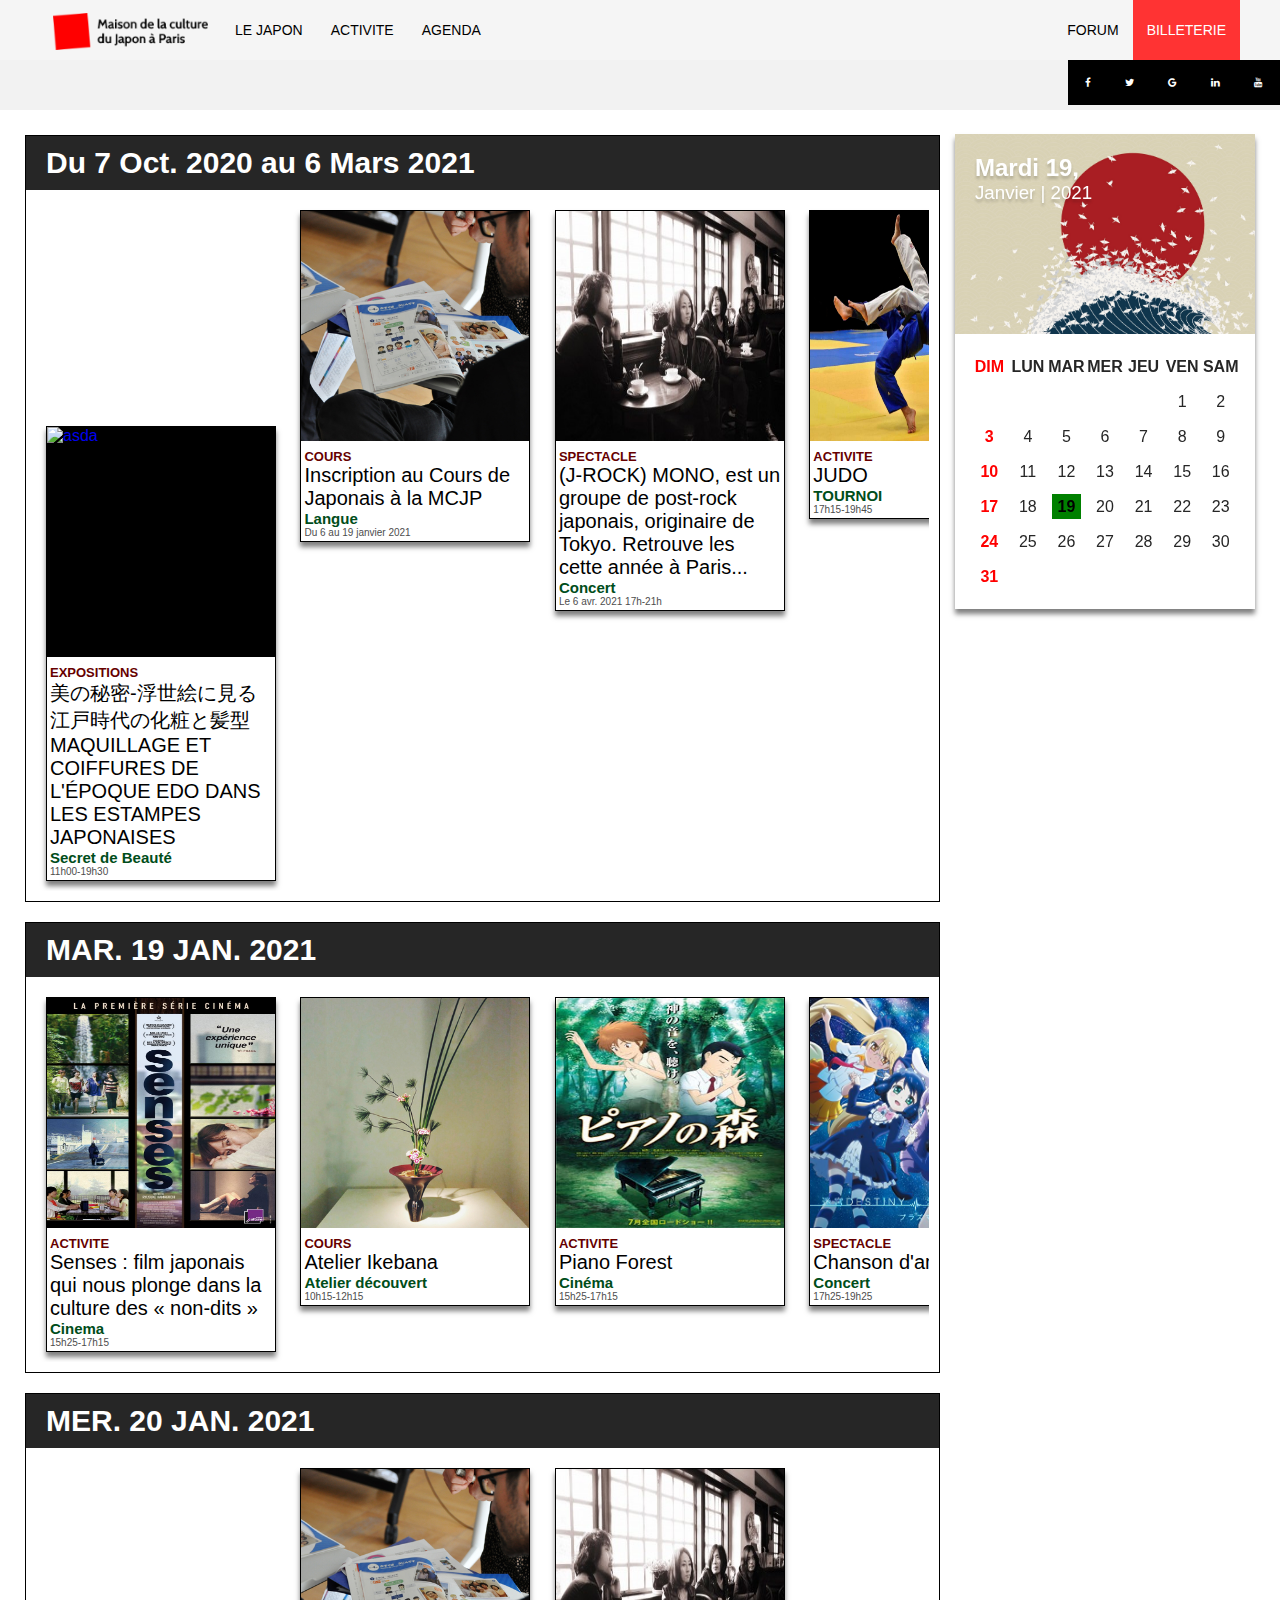
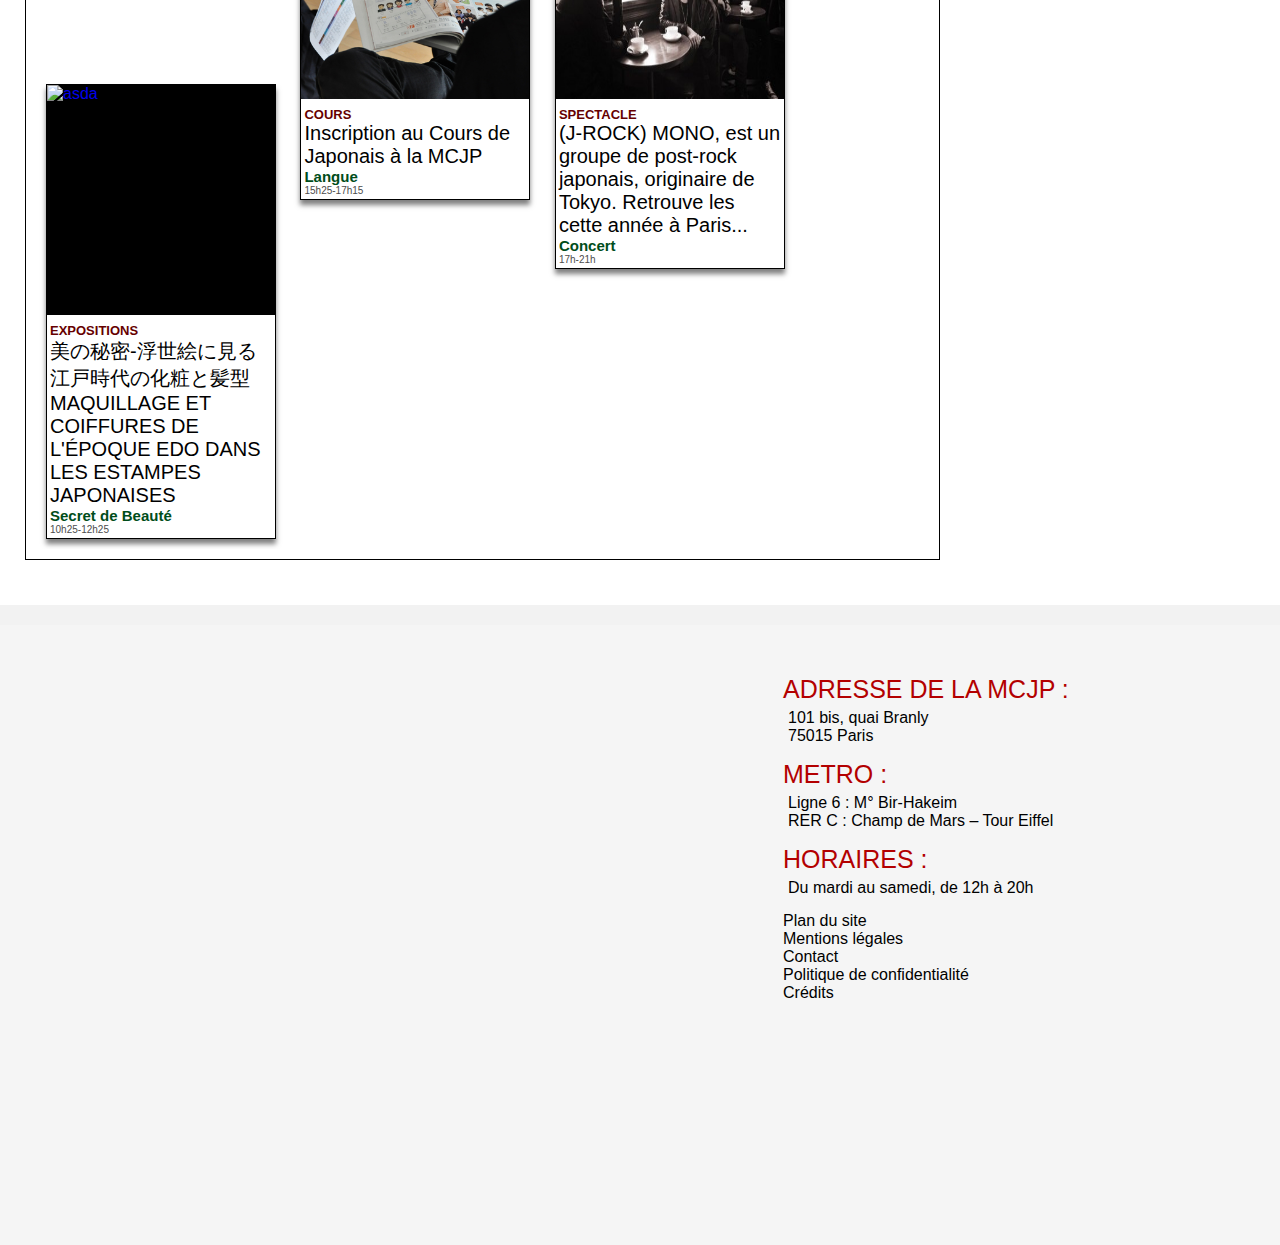
==== Agenda/Agenda.html @ ff246b22 "Add files via upload" ====
<!DOCTYPE html>
<html>
  <head>
    <meta name="viewport" content="width=device-width, initial-scale=1">
    <meta charset="utf-8"/>
    <title>Agenda - Maison de la Culture du Japon à Paris </title>
	<link rel="icon" type="image/x-icon" href="../icon/favicon2.png" />
	<link rel="stylesheet" type="text/css" href="../menu.css">
	<link rel="stylesheet" type="text/css" href="../social_icon.css">
  <link rel="stylesheet" type="text/css" href="Agenda.css">
  <link rel="stylesheet" href="https://cdnjs.cloudflare.com/ajax/libs/font-awesome/4.7.0/css/font-awesome.min.css">
  </head>
  <body>
	<nav>
		<div class="nav-bar">
		<a href="../index.html"><img src="../icon/favicon.png" alt="logo"></a>
		<ul>
			<li><a href="#">LE JAPON</a>
				<ul>
					<li><a href="../Histoire/Histoire.html">Histoire</a></li>
					<li><a href="#">L'art Japonais</a></li>
					<li><a href="#">Autres modes d'expression</a></li>
				</ul>
			</li>
			<li><a href="#">ACTIVITE</a>
				<ul>
					<li><a href="#">Présentation d'artistes</a></li>
					<li><a href="#">Rencontres</a></li>
					<li><a href="#">Spectacles</a></li>
					<li><a href="#">Expositions</a></li>
					<li><a href="#">Ateliers</a></li>
				</ul>
			</li>
			<li><a href="Agenda.html">AGENDA</a></li>
			<li class="right" id="billeterie"><a href="../Billeterie/Billeterie.html">BILLETERIE</a></li>
			<li class="right"><a href="../Forum/Forum.html">FORUM</a></li>
		</ul>
		</div>
	</nav>
	
	<div class="icon-bar">
	 <ul class="icon-list">
	  <li><a href="#" class="facebook"><i class="fa fa-facebook"></i></a> </li>
	  <li><a href="#" class="twitter"><i class="fa fa-twitter"></i></a> </li>
	  <li><a href="#" class="google"><i class="fa fa-google"></i></a> </li>
	  <li><a href="#" class="linkedin"><i class="fa fa-linkedin"></i></a> </li>
	  <li><a href="#" class="youtube"><i class="fa fa-youtube"></i></a> </li>
	  </ul>
  </div>
	
	<main>
	<div class="content">
		<div class="day">
			<h2 class="date-title" id="1">Du 7 Oct. 2020 au 6 Mars 2021</h2>
	<ul class="item-list">

	  <li class="item-box">
        <a class="item" href="https://www.mcjp.fr/fr/agenda/jun-kanno-yumi-yamagata-tokiwazu-mojibei-v">
          <div class="image-box"><img src="img/capture.jpg" alt="asda"></div>
          <div class="preview">
            <h2 class="category">EXPOSITIONS</h2>
			<h1 class="title"> 美の秘密‐浮世絵に見る江戸時代の化粧と髪型
        MAQUILLAGE ET COIFFURES DE L'ÉPOQUE EDO DANS LES ESTAMPES JAPONAISES</h1>
			<h3 class="sub-category">Secret de Beauté</h3>
			<p class="hour">11h00-19h30</p>
          </div>
        </a>
      </li>

      <li class="item-box">
        <a class="item" href="#">
          <div class="image-box"><img src="img/cours.jpg" alt="asda"></div>
          <div class="preview">
            <h2 class="category">COURS</h2>
			<h1 class="title">Inscription au Cours de Japonais à la MCJP</h1>
			<h3 class="sub-category">Langue</h3>
			<p class="hour">Du 6 au 19 janvier 2021</p>
          </div>
        </a>
      </li>

      <li class="item-box">
        <a class="item" href="#">
          <div class="image-box"><img src="img/jack.png" alt="asda"></div>
          <div class="preview">
            <h2 class="category">SPECTACLE</h2>
			<h1 class="title">(J-ROCK) MONO, est un groupe de post-rock japonais, originaire de Tokyo. Retrouve les cette année à Paris...</h1>
			<h3 class="sub-category">Concert</h3>
			<p class="hour">Le 6 avr. 2021 17h-21h</p>
          </div>
        </a>
      </li>
	  
	  
	  
	  <li class="item-box">
        <a class="item" href="#">
          <div class="image-box"><img src="img/sumo.jpg" alt="asda"></div>
          <div class="preview">
            <h2 class="category">ACTIVITE</h2>
			<h1 class="title">JUDO</h1>
			<h3 class="sub-category">TOURNOI</h3>
			<p class="hour">17h15-19h45</p>
          </div>
        </a>
      </li>
	  
	  <li class="item-box">
        <a class="item" href="#">
          <div class="image-box"><img src="img/velo.jpg" alt="asda"></div>
          <div class="preview">
            <h2 class="category">ACTIVITE</h2>
			<h1 class="title">CONCOURS DE HAÏKU</h1>
			<h3 class="sub-category">CONCOURS</h3>
			<p class="hour">Du 7 au 20 déc. 2020</p>
          </div>
        </a>
      </li>
	  

    </ul>
		</div>
		
	<div class="day">
			<h2 class="date-title" id="2">MAR. 19 JAN. 2021 </h2>
	<ul class="item-list">

      <li class="item-box">
        <a class="item" href="#">
          <div class="image-box"><img src="img/senses.jpg" alt="asda"></div>
          <div class="preview">
            <h2 class="category">ACTIVITE</h2>
			<h1 class="title">Senses : film japonais qui nous plonge dans la culture des « non-dits »</h1>
			<h3 class="sub-category">Cinema</h3>
			<p class="hour">15h25-17h15</p>
          </div>
        </a>
      </li>
	  
	  <li class="item-box">
        <a class="item" href="#">
          <div class="image-box"><img src="img/atelier.jpg" alt="asda"></div>
          <div class="preview">
            <h2 class="category">COURS</h2>
			<h1 class="title">Atelier Ikebana</h1>
			<h3 class="sub-category">Atelier découvert</h3>
			<p class="hour">10h15-12h15</p>
          </div>
        </a>
      </li>
	  
	  <li class="item-box">
        <a class="item" href="#">
          <div class="image-box"><img src="img/cinema2.jpg" alt="asda"></div>
          <div class="preview">
            <h2 class="category">ACTIVITE</h2>
			<h1 class="title">Piano Forest </h1>
			<h3 class="sub-category">Cinéma</h3>
			<p class="hour">15h25-17h15</p>
          </div>
        </a>
      </li>
	  
	  <li class="item-box">
        <a class="item" href="#">
          <div class="image-box"><img src="img/anime.jpg" alt="asda"></div>
          <div class="preview">
            <h2 class="category">SPECTACLE</h2>
			<h1 class="title">Chanson d'anime</h1>
			<h3 class="sub-category">Concert</h3>
			<p class="hour">17h25-19h25</p>
          </div>
        </a>
      </li>
	  <li class="item-box">
        <a class="item" href="#">
          <div class="image-box"><img src="img/origami.jpg" alt="asda"></div>
          <div class="preview">
            <h2 class="category">COURS</h2>
			<h1 class="title">Initiation à l'origami</h1>
			<h3 class="sub-category">Atelier</h3>
			<p class="hour">10h25-12h15</p>
          </div>
        </a>
      </li>

    </ul>
		</div>
	<div class="day">
			<h2 class="date-title" id="3">MER. 20 JAN. 2021</h2>
	<ul class="item-list">

	  <li class="item-box">
        <a class="item" href="#">
          <div class="image-box"><img src="img/capture.jpg" alt="asda"></div>
          <div class="preview">
            <h2 class="category">EXPOSITIONS</h2>
			<h1 class="title">美の秘密‐浮世絵に見る江戸時代の化粧と髪型
        MAQUILLAGE ET COIFFURES DE L'ÉPOQUE EDO DANS LES ESTAMPES JAPONAISES</h1>
			<h3 class="sub-category">Secret de Beauté</h3>
			<p class="hour">10h25-12h25</p>
          </div>
        </a>
      </li>

      <li class="item-box">
        <a class="item" href="#">
          <div class="image-box"><img src="img/cours.jpg" alt="asda"></div>
          <div class="preview">
            <h2 class="category">COURS</h2>
			<h1 class="title">Inscription au Cours de Japonais à la MCJP</h1>
			<h3 class="sub-category">Langue</h3>
			<p class="hour">15h25-17h15</p>
          </div>
        </a>
      </li>

      <li class="item-box">
        <a class="item" href="#">
          <div class="image-box"><img src="img/jack.png" alt="asda"></div>
          <div class="preview">
            <h2 class="category">SPECTACLE</h2>
			<h1 class="title">(J-ROCK) MONO, est un groupe de post-rock japonais, originaire de Tokyo. Retrouve les cette année à Paris...</h1>
			<h3 class="sub-category">Concert</h3>
			<p class="hour">17h-21h</p>
          </div>
        </a>
      </li>
	  </ul>
	  </div>

		
	
	</div>
	<div class="side">
	<div class="calendrier">
      <div class="image">
        <h2>Mardi 19,</h2>
        <h3>Janvier | 2021</h3>
      </div>
      <div class="date">
        <div class="jour">DIM</div>
        <div class="jour">LUN</div>
        <div class="jour">MAR</div>
        <div class="jour">MER</div>
        <div class="jour">JEU</div>
        <div class="jour">VEN</div>
        <div class="jour">SAM</div>
        <div class="num"></div>
        <div class="num"><a href="#"></a></div>
        <div class="num"><a href="#"></a></div>
        <div class="num"><a href="#"></a></div>
        <div class="num"></div>
        <div class="num">1</div>
        <div class="num">2</div>
        <div class="num">3</div>
        <div class="num">4</div>
        <div class="num">5</div>
        <div class="num">6</div>
        <div class="num">7</div>
        <div class="num">8</div>
        <div class="num">9</div>
        <div class="num">10</div>
        <div class="num">11</div>
        <div class="num">12</div>
        <div class="num">13</div>
        <div class="num">14</div>
        <div class="num">15</div>
        <div class="num">16</div>
        <div class="num">17</div>
        <div class="num">18</div>
        <div class="num active"><a href="#1">19</a></div>
        <div class="num">20</div>
        <div class="num">21</div>
        <div class="num">22</div>
        <div class="num">23</div>
        <div class="num">24</div>
        <div class="num">25</div>
        <div class="num">26</div>
        <div class="num">27</div>
        <div class="num">28</div>
        <div class="num">29</div>
        <div class="num">30</div>
        <div class="num">31</div>
      </div>
	  </div>
    </div>

	</main>
	<footer>
	<div class="footer-main">
		<div class="plan"></div>
		<div class="text-box">
			<h1>	ADRESSE DE LA MCJP :</h1>
			<p>101 bis, quai Branly <br />
			75015 Paris</p>

			<h1>METRO :</h1>
			<p>Ligne 6 : M° Bir-Hakeim <br />
			RER C : Champ de Mars – Tour Eiffel </p>

			<h1>HORAIRES :</h1>
			<p>Du mardi au samedi, de 12h à 20h</p>
			<div class="lien">
			<a href="#">Plan du site</a>
			<a href="#">Mentions légales</a>
			<a href="#">Contact</a>
			<a href="#">Politique de confidentialité</a>
			<a href="#">Crédits</a>
		</div>
		</div>
	</div>
	</footer>

  
  
   

  </body>
</html>
---- menu.css ----
*{
  padding: 0;
  margin: 0;
  box-sizing: border-box;
}

nav{
	 width: 100%;
	 height: 60px;
	 background-color: whitesmoke;
	 /*#262626; */
	 top: 0;
	 position: sticky;
	 z-index:1000;

}

.nav-bar{
	max-width:1200px;
	min-width:600px;
	margin:auto;
	
}

nav div img{
	float: left;
	padding: 13px;
	padding-top: 13px;
}



nav div ul li {
	 float: left;
	 list-style: none;
	 position: relative;
}
 
nav div ul li a {
	 display: block;
	 font-family: arial;
	 font-weight: 300;
	 /*color: #222;*/
	 color: rgb(0, 0, 0);
	 font-size: 14px;
	 
	 padding: 22px 14px;
	 text-decoration: none;
}
 
header .logo {
    display: inline-block;
    position: absolute;
    top: 50%;
    left: 50%;
    margin-top: -27px;
    margin-left: -110px;
    width: 220px;
    height: 53px;
    background: url(../bundles/lehubagencemcjp/images/logo-sm.png) no-repeat;
    text-indent: -9999px;
    overflow: hidden;
}

nav div ul li ul {
	display: none;
	position: absolute;
	background-color: #ff1a1a;
	padding: 10px;
}

nav div ul li ul li{
	width:200px;
}

nav div ul li ul li a{
	padding: 8px 14px;
}

nav div ul li ul li a:hover{
	background-color: rgb(255, 125, 125);
}

nav div ul li:hover ul{
	display: block;
}

nav div ul li:hover{
	background-color: rgb(255, 125, 125);
}

.right{
	float:right;
}

#billeterie{
	background-color: #ff3333;
}
#billeterie a{
	color: white;
}
#billeterie:hover{
	background-color: #ff1a1a;
}




/*Footer*/

footer{
	margin-top: 20px;
	background-color: whitesmoke;
	
}

.footer-main{
	max-width:1100px;
	min-width:600px;
	margin: auto;
	display: flex;
}

.plan{
	height: 470px;
	width: 790px;
	margin-top:50px;
	margin-bottom: 100px;
	padding: 0;
	background-image: url(https://www.mcjp.fr/bundles/lehubagencemcjp/images/map-mcjp.gif);
	background-position: center center; 
	filter: grayscale(55%)
}

.text-box{
	margin-left:50px;
	margin-top:50px;
	color:black;
	width: 500px;
	height:250px;
}

.text-box h1{
	font-weight: 300;
	font-size:25px;
	color:#b30000;
}

.text-box p{
	margin:5px;
	margin-bottom:15px;
}

.lien a{
	display:block;
	text-decoration: none;
	color: black;
	font-weight: 300;
}
---- social_icon.css ----
.icon-bar {
  position: fixed;
  top: 50;
  right:0;
  z-index:1000;
}

/* Style the icon bar links */
.icon-bar a {
  display: block;
  text-align: center;
  padding: 17px;
  transition: all 0.3s ease;
  color: white;
  font-size: 10px;
}

.icon-list{
	list-style:none;
}

.icon-list li{
	float:left;
}

/* Style the social media icons with color, if you want */
.icon-bar {
  background-color: black;
}

.facebook:hover {
  background: #3B5998;
  color: white;
}

.twitter:hover {
  background: #55ACEE;
  color: white;
}

.instagram:hover {
  background: #d431a3;
  color: white;
}

.linkedin:hover {
  background: #007bb5;
  color: white;
}

.youtube:hover {
  background: #bb0000;
  color: white;
}
---- Agenda/Agenda.css ----
body
{
    
	width: 100%;
    font-family: 'Poppins', sans-serif;
	background-color:#f2f2f2;
	background-image: url(https://i.pinimg.com/originals/ec/0a/ee/ec0aee8f4c722430157618b446a5cb1f.jpg);
}


.calendrier
{

	width: 300px;
	height: auto;
	background-color:#fff;
	box-sizing: border-box;
	box-shadow: 0 5px 5px rgba(0,0,0,.5);
    text-align: left;
    margin-top: 5em;
	position:fixed;
	top:6%;






}
.calendrier .image
{
	width: 100%;
	height: 200px;
	background:url(img/cover.jpg);
	background-size: cover;
	padding: 20px;
	box-sizing: border-box;



}
.calendrier .image h2,
.calendrier .image h3
{
	margin: 0;
	padding: 0;
	color: white;
	text-shadow: 0 3px 3px rgba(0,0,0,.2);

}
.calendrier .image h3
{
	font-weight: 500;
}
.calendrier .date
{
	padding: 20px;
	display: grid;
	grid-template-columns: repeat(auto-fit, minmax(25px, 1fr));
	grid-gap: 10px;
	box-sizing: border-box;
	text-decoration: none;


}
.calendrier .date div
{
	display: flex;
	justify-content: center;
	align-items: center;
	height: 25px;
	color: #262626;



}

.calendrier .date div.jour
{
	font-weight: 700;
}

.calendrier .date div.jour:first-child,
.calendrier .date div.num:nth-child(7n+1)
{
	color: red;
	font-weight: 700;
}
.calendrier .date div.num.active,
.calendrier .date div.num:hover

{
	background: green;
	color: white;
	font-weight: 700;
	cursor: pointer;

}


.num a{
  text-decoration: none;
  color:black;
}



main{

	margin: auto;
	margin-top: 50px;
	padding: 25px;
	background-color: white;
	height:auto;
	max-width:1500px;
	min-width:750px;
	display:flex;
}

.day{
	width:100%;
	margin-bottom: 20px;
	border:1px black solid;
}
.content{
	max-width:1200px;
	min-width:300px;
	height:auto;
	
}
.side{
	min-width:300px;
	float:right;
	height:auto;
	margin-left: 15px;

}
.description{
	text-align:left;
}

.date-title{
	color:white;
	background-color:#262626;
	font-size:30px;
	padding:10px 20px;
	
}


.item-list{
	white-space: nowrap;
	overflow:auto;
	margin:10px;
}



.image-box{
  width: 100%;
  height:230px;
  background-color: black;
}
.image-box img{
  width: 100%;
  height:100%;

}


.item-box{
  margin:10px;
  display: inline-table;
  list-style: none;
  width:230px;
  box-sizing: border-box;
  box-shadow: 0 5px 5px rgba(0,0,0,.5);
  border: black 1px solid;
  
}

.preview{
  width: 100%;
  white-space:normal;
  margin-top:5px;
  padding:3px;
}

.item-list a{
  text-decoration: none;
}



.category{
	font-size:13px;
	color:#660000;
}

.sub-category{
	font-size:15px;
	color:#004d1a;
	
}

.title{
	font-size: 20px;
	color: black;
	font-weight:50;
}

.hour{
	font-size:10px;
	color: #4d4d4d;
	
}
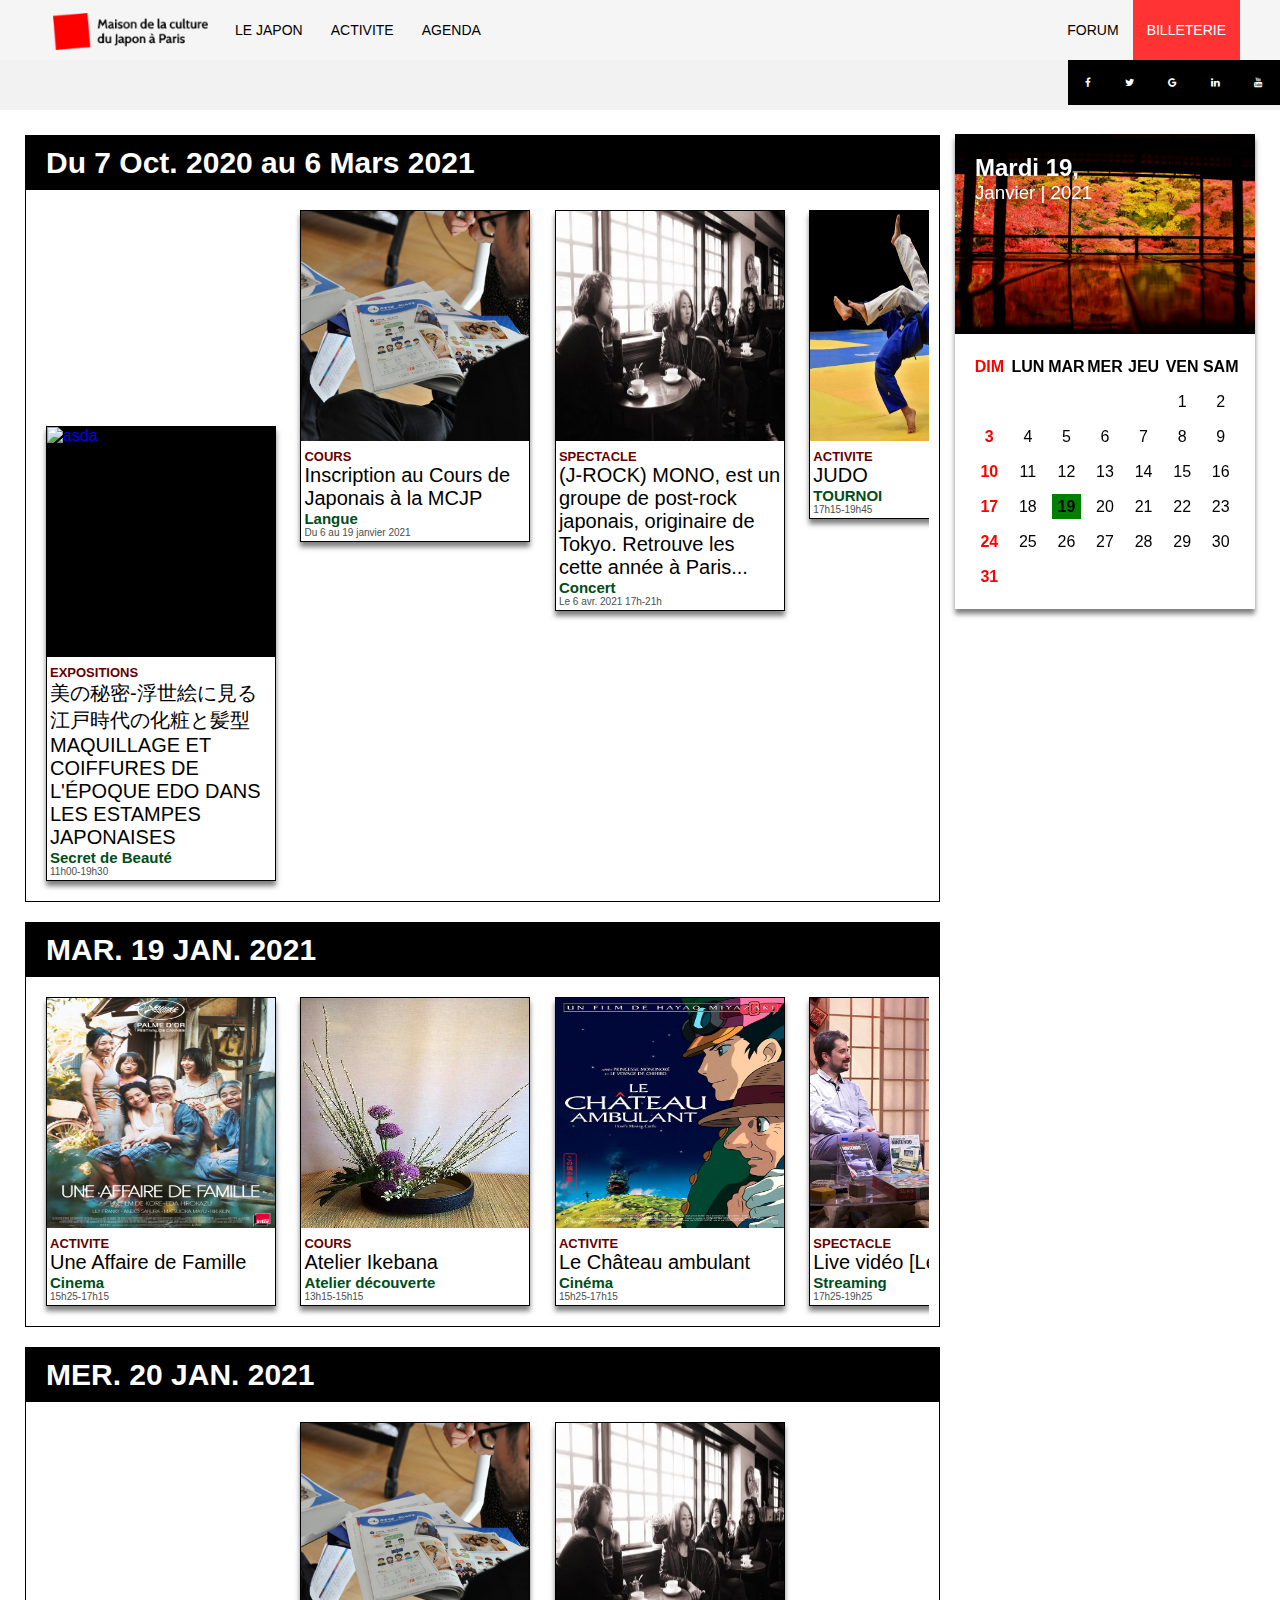
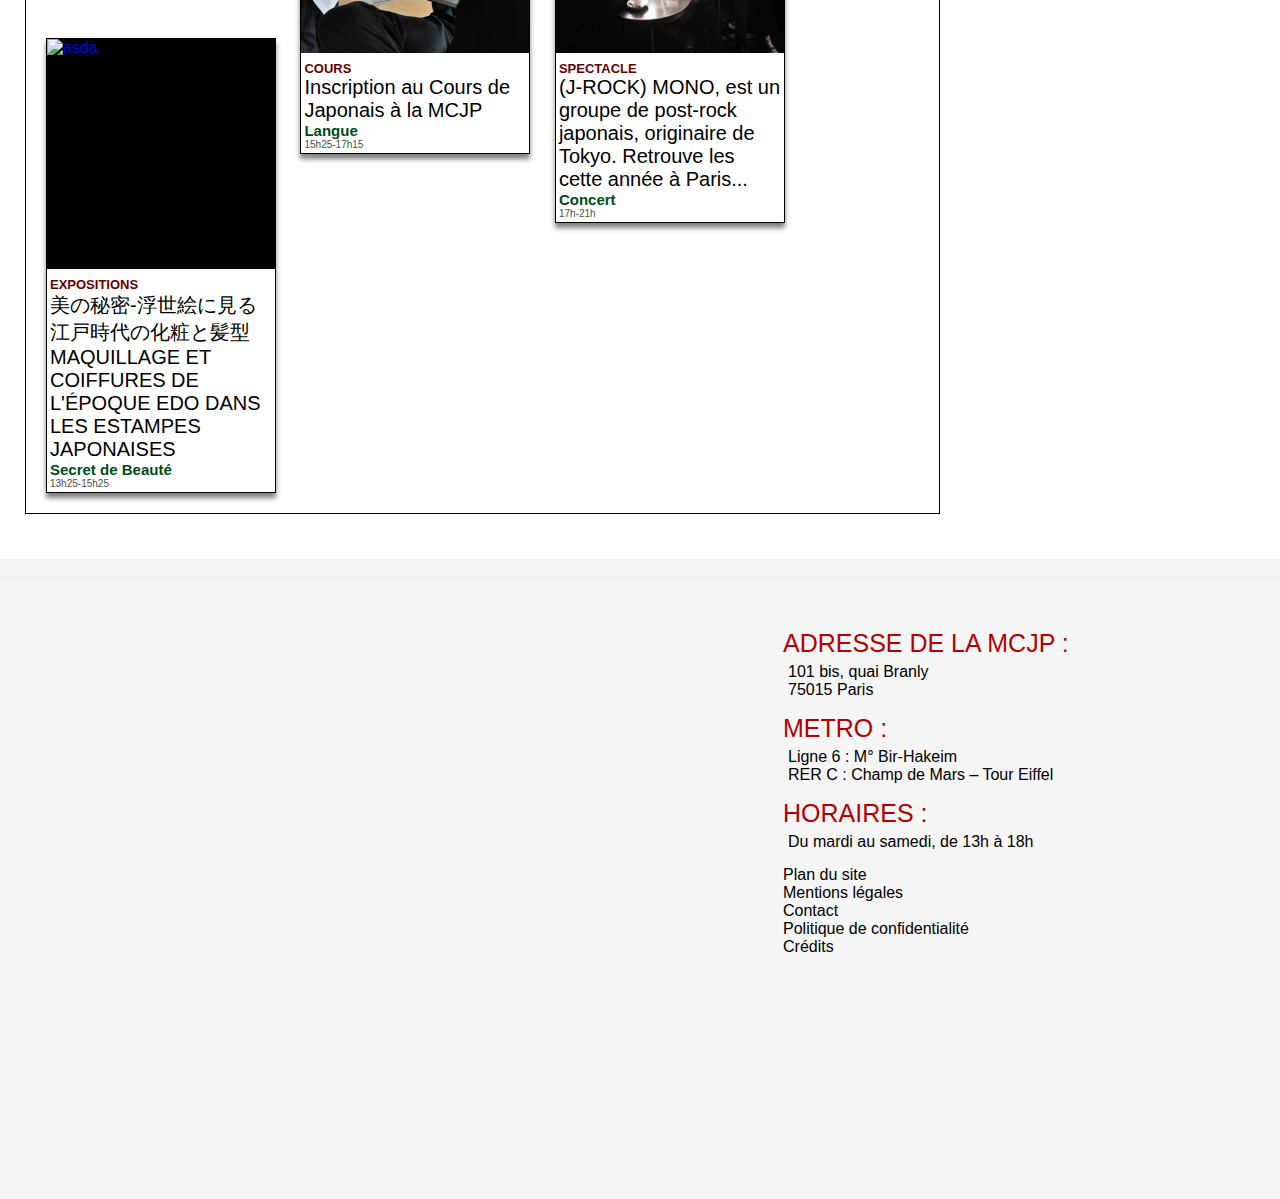
==== commit 7d75b81d: "Add files via upload" ====
--- a/Agenda/Agenda.html
+++ b/Agenda/Agenda.html
@@ -18,8 +18,8 @@
 			<li><a href="#">LE JAPON</a>
 				<ul>
 					<li><a href="../Histoire/Histoire.html">Histoire</a></li>
-					<li><a href="#">L'art Japonais</a></li>
-					<li><a href="#">Autres modes d'expression</a></li>
+					<li><a href="../La Langue Japonaise/La_Langue_Japonaise.html">La Langue Japonaise</a></li>
+					<li><a href="../L'art Japonais/L'art_Japonais.html">L'art Japonais</a></li>
 				</ul>
 			</li>
 			<li><a href="#">ACTIVITE</a>
@@ -55,7 +55,7 @@
 	<ul class="item-list">
 
 	  <li class="item-box">
-        <a class="item" href="https://www.mcjp.fr/fr/agenda/jun-kanno-yumi-yamagata-tokiwazu-mojibei-v">
+        <a class="item" href="https://www.mcjp.fr/fr/agenda/secrets-de-beaute">
           <div class="image-box"><img src="img/capture.jpg" alt="asda"></div>
           <div class="preview">
             <h2 class="category">EXPOSITIONS</h2>
@@ -68,7 +68,7 @@
       </li>
 
       <li class="item-box">
-        <a class="item" href="#">
+        <a class="item" href="https://www.mcjp.fr/fr/langue-japonaise/apprendre-le-japonais/inscription">
           <div class="image-box"><img src="img/cours.jpg" alt="asda"></div>
           <div class="preview">
             <h2 class="category">COURS</h2>
@@ -80,7 +80,7 @@
       </li>
 
       <li class="item-box">
-        <a class="item" href="#">
+        <a class="item" href="https://web.digitick.com/mono-concert-le-trabendo-paris-06-avril-2021-css5-trabendo-pg101-ri7291615.html">
           <div class="image-box"><img src="img/jack.png" alt="asda"></div>
           <div class="preview">
             <h2 class="category">SPECTACLE</h2>
@@ -106,7 +106,7 @@
       </li>
 	  
 	  <li class="item-box">
-        <a class="item" href="#">
+        <a class="item" href="https://haiku.mcjp.fr/">
           <div class="image-box"><img src="img/velo.jpg" alt="asda"></div>
           <div class="preview">
             <h2 class="category">ACTIVITE</h2>
@@ -130,7 +130,7 @@
           <div class="image-box"><img src="img/senses.jpg" alt="asda"></div>
           <div class="preview">
             <h2 class="category">ACTIVITE</h2>
-			<h1 class="title">Senses : film japonais qui nous plonge dans la culture des « non-dits »</h1>
+			<h1 class="title">Une Affaire de Famille</h1>
 			<h3 class="sub-category">Cinema</h3>
 			<p class="hour">15h25-17h15</p>
           </div>
@@ -143,8 +143,8 @@
           <div class="preview">
             <h2 class="category">COURS</h2>
 			<h1 class="title">Atelier Ikebana</h1>
-			<h3 class="sub-category">Atelier découvert</h3>
-			<p class="hour">10h15-12h15</p>
+			<h3 class="sub-category">Atelier découverte</h3>
+			<p class="hour">13h15-15h15</p>
           </div>
         </a>
       </li>
@@ -154,7 +154,7 @@
           <div class="image-box"><img src="img/cinema2.jpg" alt="asda"></div>
           <div class="preview">
             <h2 class="category">ACTIVITE</h2>
-			<h1 class="title">Piano Forest </h1>
+			<h1 class="title">Le Château ambulant</h1>
 			<h3 class="sub-category">Cinéma</h3>
 			<p class="hour">15h25-17h15</p>
           </div>
@@ -166,8 +166,8 @@
           <div class="image-box"><img src="img/anime.jpg" alt="asda"></div>
           <div class="preview">
             <h2 class="category">SPECTACLE</h2>
-			<h1 class="title">Chanson d'anime</h1>
-			<h3 class="sub-category">Concert</h3>
+			<h1 class="title">Live vidéo [Le STUDIO]</h1>
+			<h3 class="sub-category">Streaming</h3>
 			<p class="hour">17h25-19h25</p>
           </div>
         </a>
@@ -179,7 +179,7 @@
             <h2 class="category">COURS</h2>
 			<h1 class="title">Initiation à l'origami</h1>
 			<h3 class="sub-category">Atelier</h3>
-			<p class="hour">10h25-12h15</p>
+			<p class="hour">13h25-14h15</p>
           </div>
         </a>
       </li>
@@ -191,20 +191,20 @@
 	<ul class="item-list">
 
 	  <li class="item-box">
-        <a class="item" href="#">
+        <a class="item" href="https://www.mcjp.fr/fr/agenda/secrets-de-beaute">
           <div class="image-box"><img src="img/capture.jpg" alt="asda"></div>
           <div class="preview">
             <h2 class="category">EXPOSITIONS</h2>
 			<h1 class="title">美の秘密‐浮世絵に見る江戸時代の化粧と髪型
         MAQUILLAGE ET COIFFURES DE L'ÉPOQUE EDO DANS LES ESTAMPES JAPONAISES</h1>
 			<h3 class="sub-category">Secret de Beauté</h3>
-			<p class="hour">10h25-12h25</p>
-          </div>
-        </a>
-      </li>
-
-      <li class="item-box">
-        <a class="item" href="#">
+			<p class="hour">13h25-15h25</p>
+          </div>
+        </a>
+      </li>
+
+      <li class="item-box">
+        <a class="item" href="https://www.mcjp.fr/fr/langue-japonaise/apprendre-le-japonais/inscription">
           <div class="image-box"><img src="img/cours.jpg" alt="asda"></div>
           <div class="preview">
             <h2 class="category">COURS</h2>
@@ -216,7 +216,7 @@
       </li>
 
       <li class="item-box">
-        <a class="item" href="#">
+        <a class="item" href="https://web.digitick.com/mono-concert-le-trabendo-paris-06-avril-2021-css5-trabendo-pg101-ri7291615.html">
           <div class="image-box"><img src="img/jack.png" alt="asda"></div>
           <div class="preview">
             <h2 class="category">SPECTACLE</h2>
@@ -300,13 +300,13 @@
 			RER C : Champ de Mars – Tour Eiffel </p>
 
 			<h1>HORAIRES :</h1>
-			<p>Du mardi au samedi, de 12h à 20h</p>
+			<p>Du mardi au samedi, de 13h à 18h</p>
 			<div class="lien">
-			<a href="#">Plan du site</a>
-			<a href="#">Mentions légales</a>
-			<a href="#">Contact</a>
-			<a href="#">Politique de confidentialité</a>
-			<a href="#">Crédits</a>
+        <a href="https://www.mcjp.fr/fr/plan-du-site">Plan du site</a>
+        <a href="https://www.mcjp.fr/fr/mentions-legales">Mentions légales</a>
+        <a href="https://www.mcjp.fr/fr/contact">Contact</a>
+        <a href="https://www.mcjp.fr/fr/politique-de-confidentialite">Politique de confidentialité</a>
+        <a href="https://www.mcjp.fr/fr/credits">Crédits</a>
 		</div>
 		</div>
 	</div>
--- a/Agenda/Agenda.css
+++ b/Agenda/Agenda.css
@@ -69,7 +69,7 @@
 	justify-content: center;
 	align-items: center;
 	height: 25px;
-	color: #262626;
+	color: #000000;
 
 
 
@@ -141,7 +141,7 @@
 
 .date-title{
 	color:white;
-	background-color:#262626;
+	background-color:#000000;
 	font-size:30px;
 	padding:10px 20px;
 	
